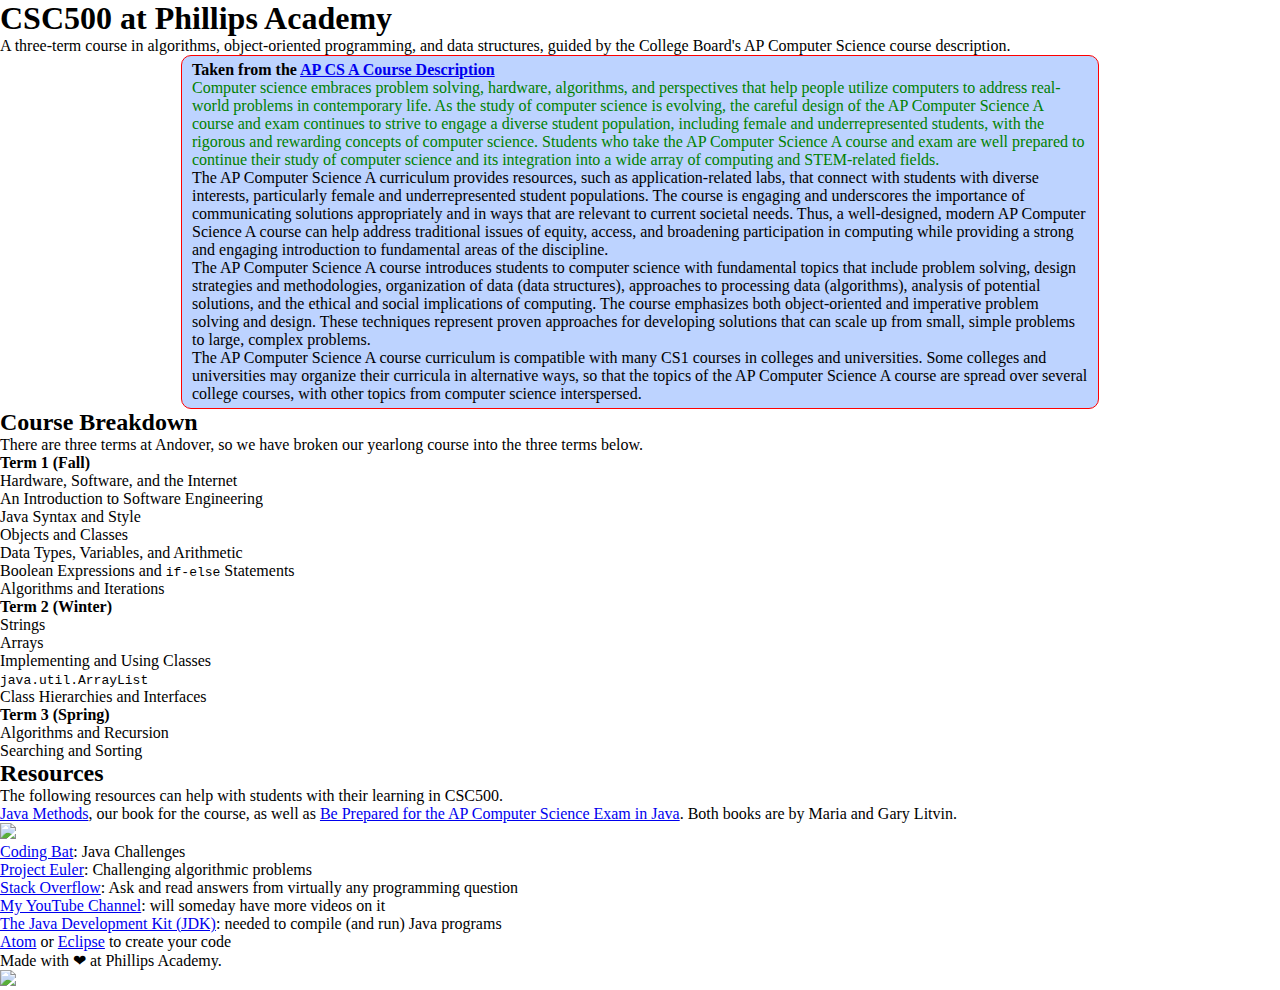
==== index.html @ 68db147e "Beginning" ====
<!DOCTYPE html>
<html>
<head>
    <meta charset="utf-8" >
    <title>CSC500 at Phillips Academy</title>
    <meta name="description" content="A sample HTML/CSS example website to demonstrate to students what they can build"/>
    <link rel = "stylesheet" type = "text/css" href = "styles.css" />
    <meta name="keywords" content="HTML/CSS, web development, webdev, example website, students" />
    <meta name="robots" content="index,follow" />
</head>
<body>
  <h1>CSC500 at Phillips Academy</h1>
  <p>
    A three-term course in algorithms, object-oriented programming, and data structures, guided by the College Board's AP Computer Science course description.
  </p>
  <div>
  <h4>Taken from the <a href="http://media.collegeboard.com/digitalServices/pdf/ap/ap-computer-science-a-course-description.pdf">AP CS A Course Description</a></h4>
  <p id = "first-paragraph">
    Computer science embraces problem solving, hardware, algorithms, and perspectives that help people utilize computers to address real-world problems in contemporary life. As the study of computer science is evolving, the careful design of the AP Computer Science A course and exam continues to strive to engage a diverse student population, including female and underrepresented students, with the rigorous and rewarding concepts of computer science. Students who take the AP Computer Science A course and exam are well prepared to continue their study of computer science and its integration into a wide array of computing and STEM-related fields.
  </p>
  <p class = "later-paragraph">
    The AP Computer Science A curriculum provides resources, such as application-related labs, that connect with students with diverse interests, particularly female and underrepresented student populations. The course is engaging and underscores the importance of communicating solutions appropriately and in ways that are relevant to current societal needs. Thus, a well-designed, modern AP Computer Science A course can help address traditional issues of equity, access, and broadening participation in computing while providing a strong and engaging introduction to fundamental areas of the discipline.
  </p>
  <p>
    The AP Computer Science A course introduces students to computer science with fundamental topics that include problem solving, design strategies and methodologies, organization of data (data structures), approaches to processing data (algorithms), analysis of potential solutions, and the ethical and social implications of computing. The course emphasizes both object-oriented and imperative problem solving and design. These techniques represent proven approaches for developing solutions that can scale up from small, simple problems to large, complex problems.
  </p>
  <p>
    The AP Computer Science A course curriculum is compatible with many CS1 courses in colleges and universities. Some colleges and universities may organize their curricula in alternative ways, so that the topics of the AP Computer Science A course are spread over several college courses, with other topics from computer science interspersed.
  </p>

  </div>

  <h2>Course Breakdown</h2>
  <p>
    There are three terms at Andover, so we have broken our yearlong course into the three terms below.
  </p>

  <h4> Term 1 (Fall)</h4>
  <ol>
    <li>
      Hardware, Software, and the Internet
    </li>
    <li>
      An Introduction to Software Engineering
    </li>
    <li>
      Java Syntax and Style
    </li>
    <li>
      Objects and Classes
    </li>
    <li>
      Data Types, Variables, and Arithmetic
    </li>
    <li>
      Boolean Expressions and <code>if-else</code> Statements
    </li>
    <li>
      Algorithms and Iterations
    </li>
  </ol>

  <h4> Term 2 (Winter)</h4>
  <ol start="8">
    <li>
      Strings
    </li>
    <li>
      Arrays
    </li>
    <li>
      Implementing and Using Classes
    </li>
    <li>
      <code>java.util.ArrayList</code>
    </li>
    <li>
      Class Hierarchies and Interfaces
    </li>
  </ol>

  <h4> Term 3 (Spring)</h4>
  <ol start="13">
    <li>
      Algorithms and Recursion
    </li>
    <li>
      Searching and Sorting
    </li>
  </ol>

  <h2>Resources</h2>
  <p>
    The following resources can help with students with their learning in CSC500.
  </p>
  <ul>
    <li>
      <a href="http://www.skylit.com/javamethods/">Java Methods</a>, our book for the course, as well as <a href="http://www.skylit.com/beprepared-java.html">Be Prepared for the AP Computer Science Exam in Java</a>.  Both books are by Maria and Gary Litvin.
    </li>
    <img src="http://www.skylit.com/9780982477564_1_2.jpg" />
    <li>
      <a href="http://codingbat.com/java">Coding Bat</a>: Java Challenges
    </li>
    <li>
      <a href="https://projecteuler.net/archives">Project Euler</a>: Challenging algorithmic problems
    </li>
    <li>
      <a href="https://stackoverflow.com/">Stack Overflow</a>: Ask and read answers from virtually any programming question
    </li>
    <li>
      <a href="https://www.youtube.com/channel/UCAeRcazf0rPbh9iWXpsLxyQ">My YouTube Channel</a>: will someday have more videos on it
    </li>
    <li>
       <a href="http://www.oracle.com/technetwork/java/javase/downloads/jdk8-downloads-2133151.html">The Java Development Kit (JDK)</a>: needed to compile (and run) Java programs
    </li>
    <li>
      <a href="https://atom.io/">Atom</a> or <a href="https://www.eclipse.org/downloads/">Eclipse</a> to create your code
    </li>
  </ul>

  <!-- This should go in a "footer" at the bottom of the page.  By the way, this is a comment in HTML. -->
  <p>
    Made with ❤ at Phillips Academy.
  </p>
  <img src="https://enews.andover.edu/brand/images/content/andover-wordmark__2x.jpg"/>
</body>
</html>
---- styles.css ----
*{
	margin: 0;
	padding: 0;
}

p{
	color: green
	width: 70%
}

#first-paragraph{
	color: green;
}

/*.later-paragraph{
	background-color: orange;
	width: 65%;
}*/

#header {
	width:100%;
	margin:0;
	background-color: rgb(50,50,50);
	text-align = 
}

div{
	width: 70%;
	background-color: rgb(189, 211, 255);
	border: 1px solid red;
	border-radius: 10px;
	padding: 5px 10px;
	margin: 0 auto;
}
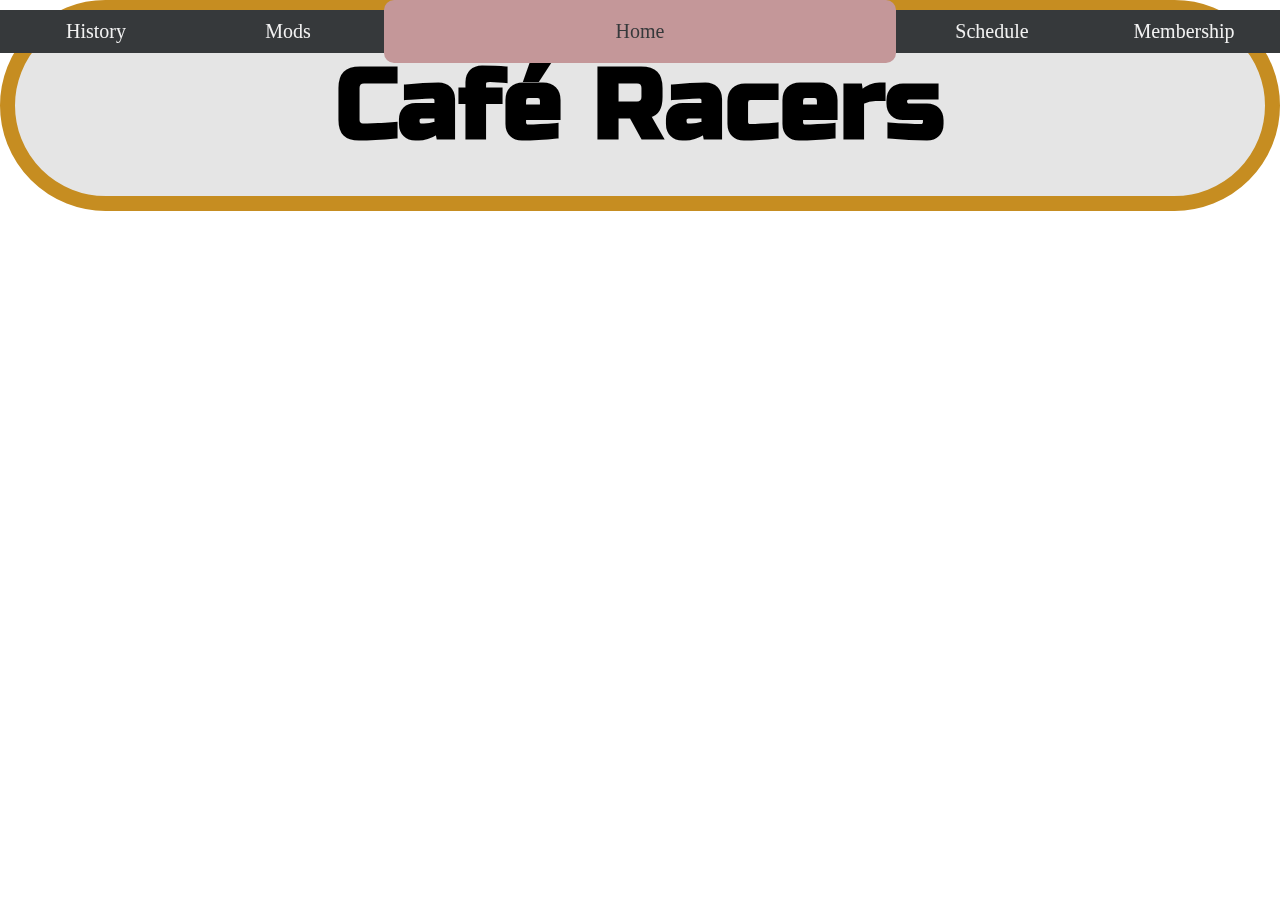
==== commit 3e5c72b8: "Fixed headers" ====
--- a/index.html
+++ b/index.html
@@ -1,127 +1,112 @@
 <!DOCTYPE html>
 <html>
 <head>
-    <meta charset="utf-8" >
-    <title>CSC500 at Phillips Academy</title>
-    <meta name="description" content="A sample HTML/CSS example website to demonstrate to students what they can build"/>
-    <link rel = "stylesheet" type = "text/css" href = "styles.css" />
-    <meta name="keywords" content="HTML/CSS, web development, webdev, example website, students" />
-    <meta name="robots" content="index,follow" />
+	
+	<link href="https://fonts.googleapis.com/css?family=Baloo+Thambi|Russo+One" rel="stylesheet">
+
+	<title>Café Racers</title>
+	
+	<style type="text/css">
+		
+	* {
+		margin:0px;
+		padding:0px;
+	}
+
+		/*body {
+			background: url("");
+			background-size: 100%;
+			background-repeat: no-repeat;
+		}*/
+
+		ul {
+			position: fixed;
+			overflow: hidden;
+			padding: 0px;
+			width:100%;
+		}
+
+		#center{
+			width: 40%;
+		}
+
+		#mainLink{
+			display: block;
+			text-decoration: none;
+			padding: 20px 0px;
+			color: #36393B;
+			font-size: 20px;
+			background-color: #C49799;
+			border-radius: 10px;
+			transition: background-color 0.5s;		
+		}
+
+		li {
+			display: inline-block;
+			width: 15%;
+			text-align: center;
+			margin-right: -4px;
+		}
+
+		li a.auxTitles {
+			display: block;
+			text-decoration: none;
+			padding: 10px 0px;
+			color: #F2F2F2;
+			font-size: 20px;
+			background-color: #36393B;
+			/*border-radius: 0px;*/
+			transition: background-color 0.5s;
+		}
+
+		li a:hover:not(.active) {
+		background-color: #E8E8E8;
+		color: #171619;
+		}
+
+		li a.active {
+			background-color: #C68D21;
+			border-left-color: #C68D21;
+		}
+
+		div.title {
+			/*margin-top:px;
+			margin-bottom: 10px;
+			margin-left: 90px;
+			margin-right:90px;*/
+			border: 15px solid #C68D21;
+			padding:30px;
+			border-radius: 300px;
+			background-color: #E5E5E5;
+		}
+
+		h1 {
+			color: black ; /* #C13646 */
+			margin: 0px;
+			font-family: 'Orbitron', sans-serif;
+			font-size: 100px;
+			font-family: 'Russo One', sans-serif;
+			text-align: center;
+		}
+
+	</style>
 </head>
 <body>
-  <h1>CSC500 at Phillips Academy</h1>
-  <p>
-    A three-term course in algorithms, object-oriented programming, and data structures, guided by the College Board's AP Computer Science course description.
-  </p>
-  <div>
-  <h4>Taken from the <a href="http://media.collegeboard.com/digitalServices/pdf/ap/ap-computer-science-a-course-description.pdf">AP CS A Course Description</a></h4>
-  <p id = "first-paragraph">
-    Computer science embraces problem solving, hardware, algorithms, and perspectives that help people utilize computers to address real-world problems in contemporary life. As the study of computer science is evolving, the careful design of the AP Computer Science A course and exam continues to strive to engage a diverse student population, including female and underrepresented students, with the rigorous and rewarding concepts of computer science. Students who take the AP Computer Science A course and exam are well prepared to continue their study of computer science and its integration into a wide array of computing and STEM-related fields.
-  </p>
-  <p class = "later-paragraph">
-    The AP Computer Science A curriculum provides resources, such as application-related labs, that connect with students with diverse interests, particularly female and underrepresented student populations. The course is engaging and underscores the importance of communicating solutions appropriately and in ways that are relevant to current societal needs. Thus, a well-designed, modern AP Computer Science A course can help address traditional issues of equity, access, and broadening participation in computing while providing a strong and engaging introduction to fundamental areas of the discipline.
-  </p>
-  <p>
-    The AP Computer Science A course introduces students to computer science with fundamental topics that include problem solving, design strategies and methodologies, organization of data (data structures), approaches to processing data (algorithms), analysis of potential solutions, and the ethical and social implications of computing. The course emphasizes both object-oriented and imperative problem solving and design. These techniques represent proven approaches for developing solutions that can scale up from small, simple problems to large, complex problems.
-  </p>
-  <p>
-    The AP Computer Science A course curriculum is compatible with many CS1 courses in colleges and universities. Some colleges and universities may organize their curricula in alternative ways, so that the topics of the AP Computer Science A course are spread over several college courses, with other topics from computer science interspersed.
-  </p>
+	<div>
+		<ul>
+			<li><a class = "auxTitles" href="History.html">History</a></li>
+			<li><a class = "auxTitles" href="Mods.html">Mods</a></li>
+			<li id = "center"><a id = "mainLink" class="active" href="index.html">Home</a></li>
+			<li><a class = "auxTitles" href="Schedule.html">Schedule</a></li>
+			<li><a class = "auxTitles" href="Membership.html">Membership</a></li>
+		</ul>
+	</div>
 
-  </div>
+	<div>
+		<div class="title">
+			<h1 class="maintitle">Café Racers</h1>
+		</div>
+	</div>
 
-  <h2>Course Breakdown</h2>
-  <p>
-    There are three terms at Andover, so we have broken our yearlong course into the three terms below.
-  </p>
-
-  <h4> Term 1 (Fall)</h4>
-  <ol>
-    <li>
-      Hardware, Software, and the Internet
-    </li>
-    <li>
-      An Introduction to Software Engineering
-    </li>
-    <li>
-      Java Syntax and Style
-    </li>
-    <li>
-      Objects and Classes
-    </li>
-    <li>
-      Data Types, Variables, and Arithmetic
-    </li>
-    <li>
-      Boolean Expressions and <code>if-else</code> Statements
-    </li>
-    <li>
-      Algorithms and Iterations
-    </li>
-  </ol>
-
-  <h4> Term 2 (Winter)</h4>
-  <ol start="8">
-    <li>
-      Strings
-    </li>
-    <li>
-      Arrays
-    </li>
-    <li>
-      Implementing and Using Classes
-    </li>
-    <li>
-      <code>java.util.ArrayList</code>
-    </li>
-    <li>
-      Class Hierarchies and Interfaces
-    </li>
-  </ol>
-
-  <h4> Term 3 (Spring)</h4>
-  <ol start="13">
-    <li>
-      Algorithms and Recursion
-    </li>
-    <li>
-      Searching and Sorting
-    </li>
-  </ol>
-
-  <h2>Resources</h2>
-  <p>
-    The following resources can help with students with their learning in CSC500.
-  </p>
-  <ul>
-    <li>
-      <a href="http://www.skylit.com/javamethods/">Java Methods</a>, our book for the course, as well as <a href="http://www.skylit.com/beprepared-java.html">Be Prepared for the AP Computer Science Exam in Java</a>.  Both books are by Maria and Gary Litvin.
-    </li>
-    <img src="http://www.skylit.com/9780982477564_1_2.jpg" />
-    <li>
-      <a href="http://codingbat.com/java">Coding Bat</a>: Java Challenges
-    </li>
-    <li>
-      <a href="https://projecteuler.net/archives">Project Euler</a>: Challenging algorithmic problems
-    </li>
-    <li>
-      <a href="https://stackoverflow.com/">Stack Overflow</a>: Ask and read answers from virtually any programming question
-    </li>
-    <li>
-      <a href="https://www.youtube.com/channel/UCAeRcazf0rPbh9iWXpsLxyQ">My YouTube Channel</a>: will someday have more videos on it
-    </li>
-    <li>
-       <a href="http://www.oracle.com/technetwork/java/javase/downloads/jdk8-downloads-2133151.html">The Java Development Kit (JDK)</a>: needed to compile (and run) Java programs
-    </li>
-    <li>
-      <a href="https://atom.io/">Atom</a> or <a href="https://www.eclipse.org/downloads/">Eclipse</a> to create your code
-    </li>
-  </ul>
-
-  <!-- This should go in a "footer" at the bottom of the page.  By the way, this is a comment in HTML. -->
-  <p>
-    Made with ❤ at Phillips Academy.
-  </p>
-  <img src="https://enews.andover.edu/brand/images/content/andover-wordmark__2x.jpg"/>
 </body>
 </html>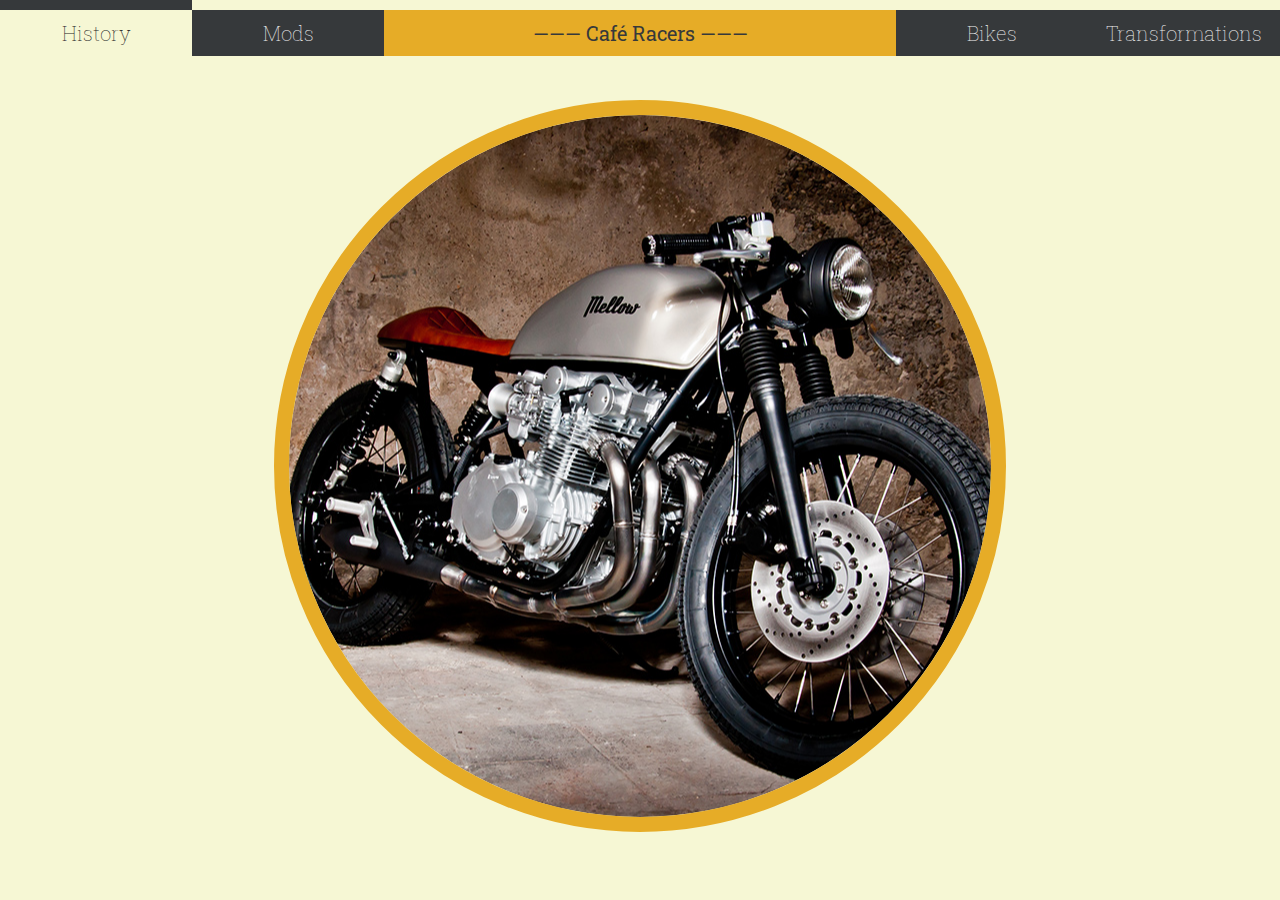
==== commit 11eea3f8: "Finished nav bar and center circle. Added images too." ====
--- a/index.html
+++ b/index.html
@@ -3,110 +3,46 @@
 <head>
 	
 	<link href="https://fonts.googleapis.com/css?family=Baloo+Thambi|Russo+One" rel="stylesheet">
+	<link href="https://fonts.googleapis.com/css?family=Roboto+Slab:100,300,400,700" rel="stylesheet">
+	<link rel = "stylesheet" type = "text/css" href = "styles.css" />
+
+	<script type="text/javascript">
+		var imgArray = [
+		  { name: 'b1', image: 'banana.jpg' }, 
+		  { name: 'b2', image: 'apple.jpg' }, 
+		  { name: 'b3', image: 'orange.jpg' }
+		];
+
+
+	</script>
 
 	<title>Café Racers</title>
 	
-	<style type="text/css">
-		
-	* {
-		margin:0px;
-		padding:0px;
-	}
+</head>
 
-		/*body {
-			background: url("");
-			background-size: 100%;
-			background-repeat: no-repeat;
-		}*/
+<body>
 
-		ul {
-			position: fixed;
-			overflow: hidden;
-			padding: 0px;
-			width:100%;
-		}
-
-		#center{
-			width: 40%;
-		}
-
-		#mainLink{
-			display: block;
-			text-decoration: none;
-			padding: 20px 0px;
-			color: #36393B;
-			font-size: 20px;
-			background-color: #C49799;
-			border-radius: 10px;
-			transition: background-color 0.5s;		
-		}
-
-		li {
-			display: inline-block;
-			width: 15%;
-			text-align: center;
-			margin-right: -4px;
-		}
-
-		li a.auxTitles {
-			display: block;
-			text-decoration: none;
-			padding: 10px 0px;
-			color: #F2F2F2;
-			font-size: 20px;
-			background-color: #36393B;
-			/*border-radius: 0px;*/
-			transition: background-color 0.5s;
-		}
-
-		li a:hover:not(.active) {
-		background-color: #E8E8E8;
-		color: #171619;
-		}
-
-		li a.active {
-			background-color: #C68D21;
-			border-left-color: #C68D21;
-		}
-
-		div.title {
-			/*margin-top:px;
-			margin-bottom: 10px;
-			margin-left: 90px;
-			margin-right:90px;*/
-			border: 15px solid #C68D21;
-			padding:30px;
-			border-radius: 300px;
-			background-color: #E5E5E5;
-		}
-
-		h1 {
-			color: black ; /* #C13646 */
-			margin: 0px;
-			font-family: 'Orbitron', sans-serif;
-			font-size: 100px;
-			font-family: 'Russo One', sans-serif;
-			text-align: center;
-		}
-
-	</style>
-</head>
-<body>
-	<div>
-		<ul>
-			<li><a class = "auxTitles" href="History.html">History</a></li>
-			<li><a class = "auxTitles" href="Mods.html">Mods</a></li>
-			<li id = "center"><a id = "mainLink" class="active" href="index.html">Home</a></li>
-			<li><a class = "auxTitles" href="Schedule.html">Schedule</a></li>
-			<li><a class = "auxTitles" href="Membership.html">Membership</a></li>
+	<div id = "navBarDiv">
+		<ul class = "navBar">
+			<li><a href="History.html">History</a>
+			<li><a href="Mods.html">Mods</a>
+			<li id = "center"><a class="active" href="index.html">——— Café Racers ———</a>
+			<li><a href="Bikes.html">Bikes</a>
+			<li><a href="Transformations.html">Transformations</a>
 		</ul>
 	</div>
 
-	<div>
-		<div class="title">
-			<h1 class="maintitle">Café Racers</h1>
+	<div id = "bodyDiv">
+		<div id="centerImg">
+			<!-- <img src="images/cafe1.jpg"> -->
 		</div>
 	</div>
 
 </body>
-</html>+</html>
+
+<!-- https://stackoverflow.com/questions/26375659/why-font-family-affects-the-space-between-the-buttons -->
+<!-- https://www.w3schools.com/css/css_inline-block.asp -->
+<!-- https://stackoverflow.com/questions/9601357/placing-border-inside-of-div-and-not-on-its-edge -->
+<!-- https://css-tricks.com/forums/topic/change-body-background-every-10-sec/ -->
+<!-- https://stackoverflow.com/questions/8810927/showing-an-image-from-an-array-of-images-javascript -->
--- a/styles.css
+++ b/styles.css
@@ -0,0 +1,98 @@
+* {
+	margin:0px;
+	padding:0px;
+}
+
+body {
+	background-color: #F6F7D4;
+}
+
+#navBarDiv{
+	height: 46px; 
+	background-color: #F6F7D4;
+}
+
+#center{
+	width: 40%;
+	display: inline-block;
+}
+
+#center a{
+	display: block;
+	background-color: #E6AC27;
+	color: #36393B;
+	font-weight: 400;
+	list-style-position:inside;
+}
+
+#bodyDiv{
+	/*width: : 100%; 
+	display: block;*/
+}
+
+#centerImg {
+	margin: 0 auto;
+	width: 78vh;
+	height: 78vh;
+	border: 15px solid #E6AC27;
+	border-radius: 50%;
+	background-color: #F6F7D4;
+	transform: translateY(6vh);
+
+	background-image: url('images/cafe1.jpg');
+    background-repeat: no-repeat;
+    background-position: 50% 50%;
+    background-clip: padding-box;
+
+	/*background: url("");
+	background-size: 100%;
+	background-repeat: no-repeat;*/
+}
+
+#centerImg img{
+	/*margin: 0 auto;
+	height: 100%; 
+	width: 100%; 
+	object-fit: contain*/
+	background-image: src('images/cafe1.jpg');
+    background-repeat: no-repeat;
+    background-position: 50% 50%;
+    background-clip: padding-box;
+}
+
+
+ul.navBar {
+	position: fixed;
+	overflow: hidden;
+	padding: 0px;
+	width:100%;
+	font-family: 'Roboto Slab', serif;
+	font-weight: 100;
+}
+
+ul.navBar li {
+	display: inline-block;
+	width: 15%;
+	text-align: center;
+	background-color: #36393B;
+	border-bottom:4px solid #F6F7D4;
+}
+
+ul.navBar li a {
+	display: block;
+	text-decoration: none;
+	padding: 10px 0px;
+	color: #F2F2F2;
+	font-size: 20px;
+	transition: background-color 0.5s, margin-top 0.5s, color 0.5s;
+}
+
+ul.navBar li a:hover:not(.active) {
+background-color: #F6F7D4;
+color: #171619;
+margin-top: 10px;
+border-bottom: #171619;
+}
+
+ul.navBar li a.active {
+}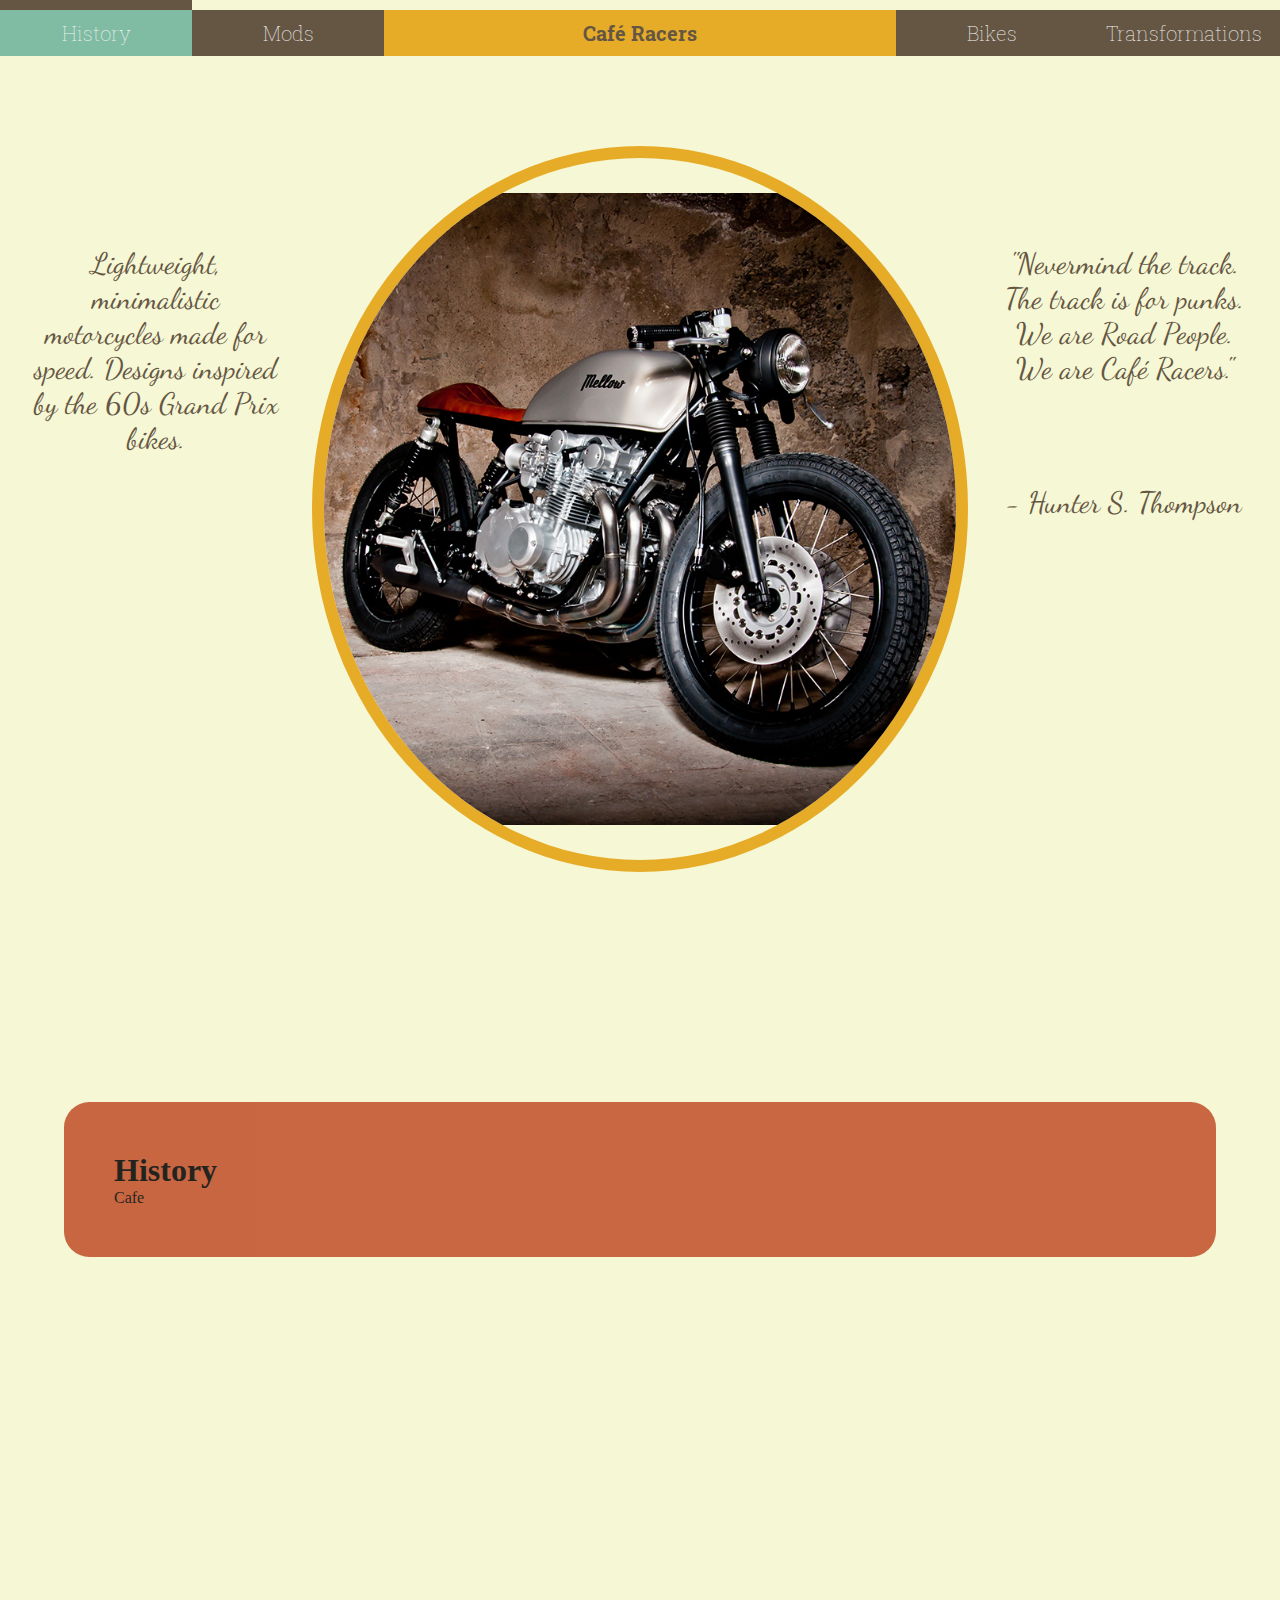
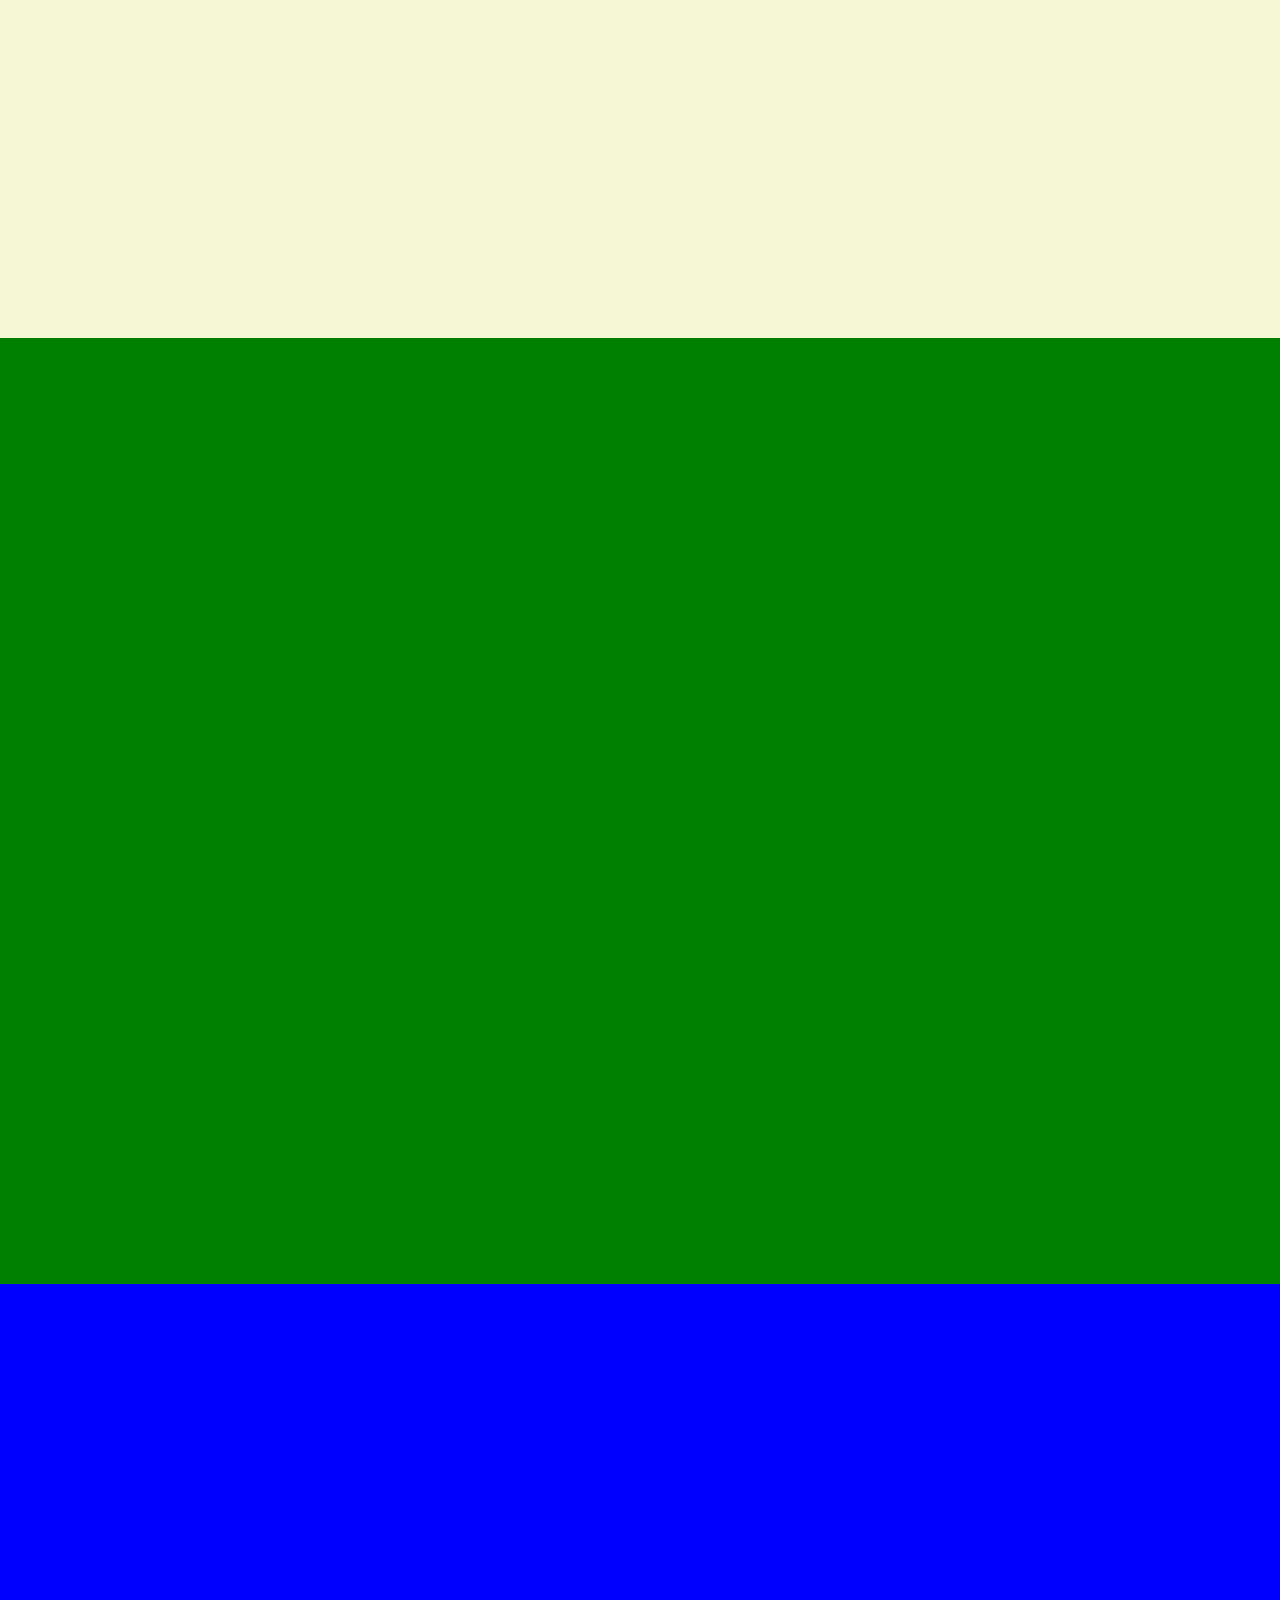
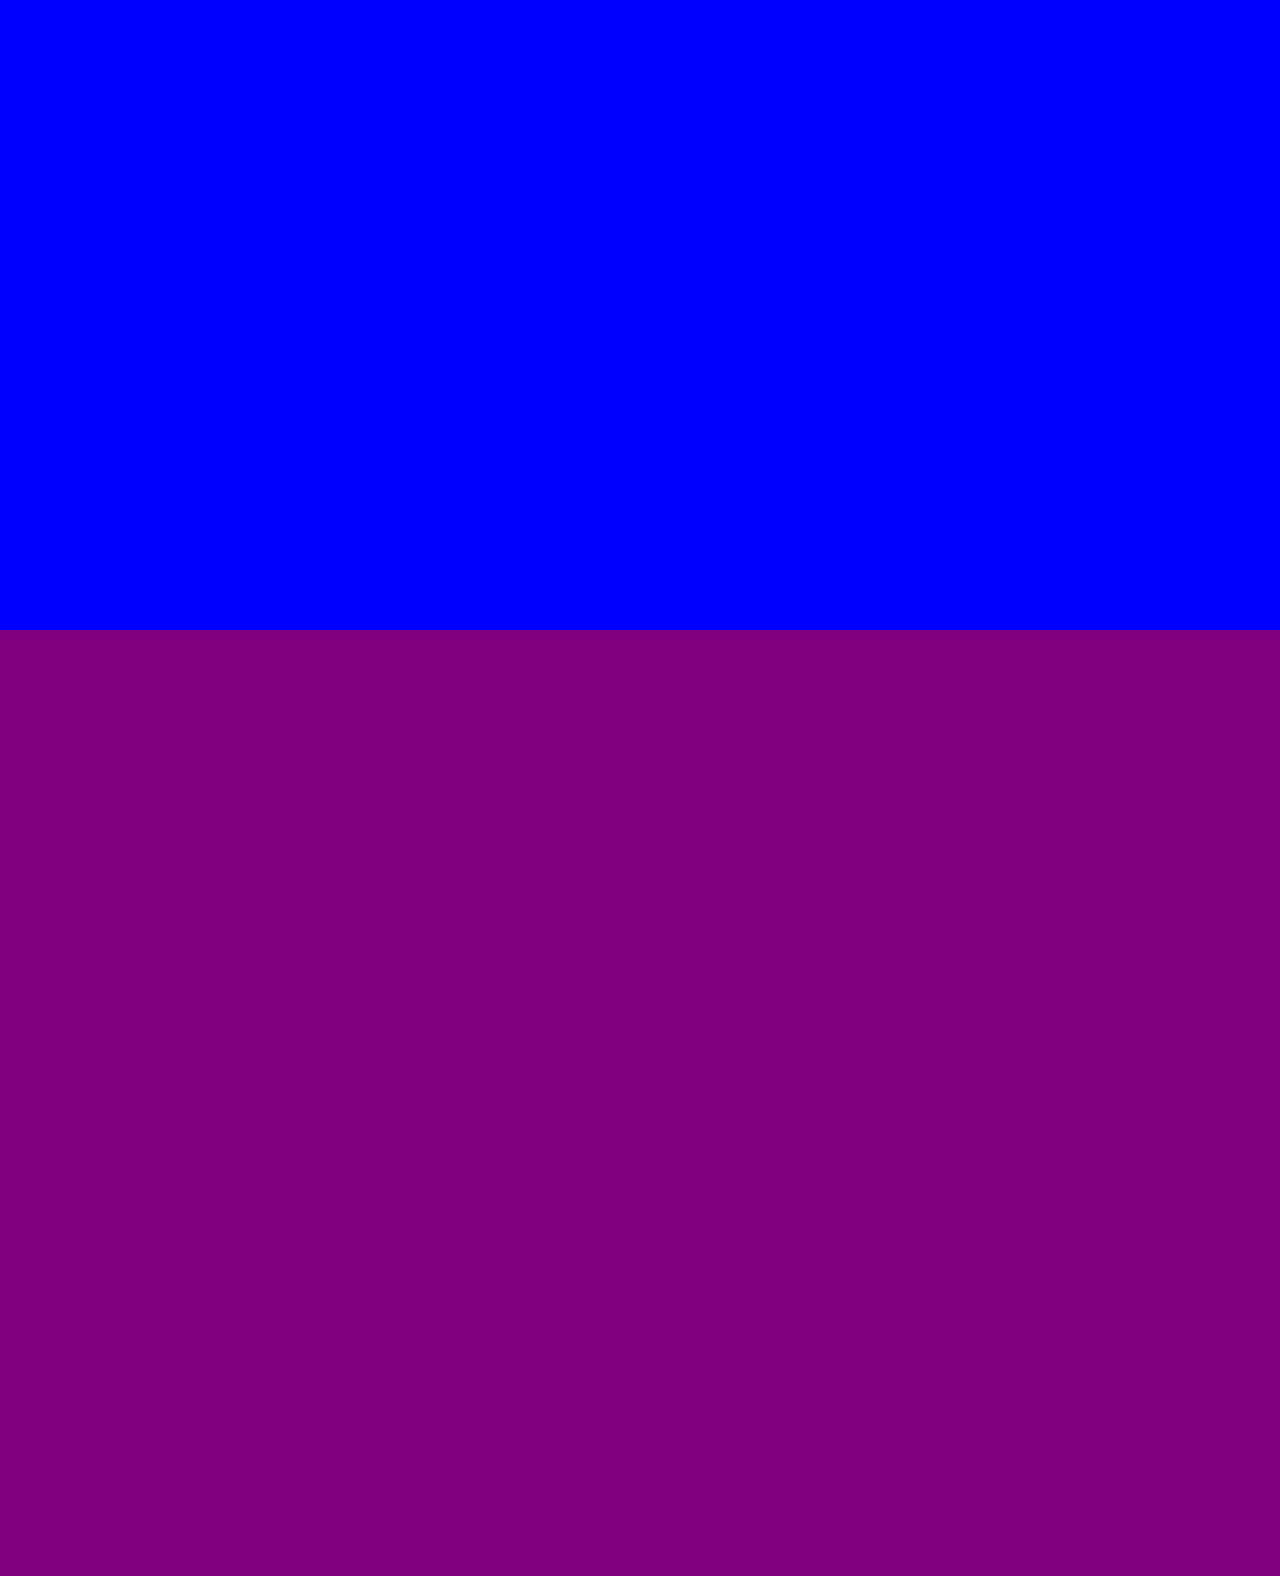
==== commit 4f1afe35: "Added new positions and adjusted color scheme" ====
--- a/index.html
+++ b/index.html
@@ -1,19 +1,16 @@
 <!DOCTYPE html>
 <html>
 <head>
-	
-	<link href="https://fonts.googleapis.com/css?family=Baloo+Thambi|Russo+One" rel="stylesheet">
 	<link href="https://fonts.googleapis.com/css?family=Roboto+Slab:100,300,400,700" rel="stylesheet">
+	<link href="https://fonts.googleapis.com/css?family=Dancing+Script:400,700" rel="stylesheet">
 	<link rel = "stylesheet" type = "text/css" href = "styles.css" />
 
 	<script type="text/javascript">
 		var imgArray = [
-		  { name: 'b1', image: 'banana.jpg' }, 
-		  { name: 'b2', image: 'apple.jpg' }, 
-		  { name: 'b3', image: 'orange.jpg' }
+		  { name: 'b1', image: 'images/cafe1.jpg' }, 
+		  { name: 'b2', image: 'images/cafe2.jpg' }, 
+		  { name: 'b3', image: 'images/headlight.jpg' }
 		];
-
-
 	</script>
 
 	<title>Café Racers</title>
@@ -24,25 +21,74 @@
 
 	<div id = "navBarDiv">
 		<ul class = "navBar">
-			<li><a href="History.html">History</a>
-			<li><a href="Mods.html">Mods</a>
-			<li id = "center"><a class="active" href="index.html">——— Café Racers ———</a>
-			<li><a href="Bikes.html">Bikes</a>
-			<li><a href="Transformations.html">Transformations</a>
+			<li><a href="#history">History</a>
+			<li><a href="#mods">Mods</a>
+			<li id = "center"><a class="active" href="#top">Café Racers</a>
+			<li><a href="#bikes">Bikes</a>
+			<li><a href="#transformations">Transformations</a>
 		</ul>
 	</div>
 
-	<div id = "bodyDiv">
-		<div id="centerImg">
-			<!-- <img src="images/cafe1.jpg"> -->
+	<div class = "page">
+		<div style="display: flex; justify-content: space-between;">
+			<div class="sideContent">
+				<div>
+					<p>Lightweight, minimalistic motorcycles made for speed. Designs inspired by the 60s Grand Prix bikes.</p>
+				</div>
+			</div>
+
+			<div id="centerImg">
+				<img src="images/cafe1.jpg">
+			</div>
+			<div class="sideContent">
+				<div>
+					<p>"Nevermind the track. The track is for punks. We are Road People. We are Café Racers." </p><p>- Hunter S. Thompson</p>
+				</div>
+			</div>
+		</div>
+
+		<!-- <div style="width:20px; height: 20px; background-color: red; display: inline-block;"></div>
+		<div style="width:20px; height: 20px; background-color: red; display: inline-block;"></div>
+		<div style="width:20px; height: 20px; background-color: red; display: inline-block;"></div> -->
+
+	
+	</div>
+	<div class = "page" id="history">
+		<div style="padding: 5%;">
+			<div style="height: inherit; background-color: #BF4D28; border-radius: 2vw; opacity: 0.85; padding: 50px;">
+				<h1>History</h1>
+				<p>Cafe</p>
+			</div>
 		</div>
 	</div>
+	<div class = "page" id="mods" style="background-color: green;">
+
+	</div>
+	<div class = "page" id="bikes" style="background-color: blue;">
+
+	</div>
+	<div class = "page" id="transformations" style="background-color: purple;">
+
+	</div>
+
+
 
 </body>
 </html>
+
+<!-- References Used -->
+
+<!-- https://coolors.co/655643-e5ac27-bf4d28-80bca3-f6f7d4 --> 
+<!-- VINTAGE COLOR SCHEME ^ -->
 
 <!-- https://stackoverflow.com/questions/26375659/why-font-family-affects-the-space-between-the-buttons -->
 <!-- https://www.w3schools.com/css/css_inline-block.asp -->
 <!-- https://stackoverflow.com/questions/9601357/placing-border-inside-of-div-and-not-on-its-edge -->
 <!-- https://css-tricks.com/forums/topic/change-body-background-every-10-sec/ -->
 <!-- https://stackoverflow.com/questions/8810927/showing-an-image-from-an-array-of-images-javascript -->
+<!-- https://css-tricks.com/equidistant-objects-with-css/ -->
+<!-- https://stackoverflow.com/questions/1122381/how-to-force-child-div-to-100-of-parents-div-without-specifying-parents-heigh -->
+<!-- https://cssnewbie.com/setting-opacity-of-background-color-transparent/#.WwwW9VMvzOQ -->
+<!-- https://www.w3schools.com/cssref/pr_dim_height.asp -->
+
+
--- a/styles.css
+++ b/styles.css
@@ -20,29 +20,27 @@
 #center a{
 	display: block;
 	background-color: #E6AC27;
-	color: #36393B;
-	font-weight: 400;
+	color: #655643;
+	font-weight: bold;
 	list-style-position:inside;
 }
 
-#bodyDiv{
-	/*width: : 100%; 
-	display: block;*/
-}
-
 #centerImg {
-	margin: 0 auto;
+	/*margin: 0 auto;*/
 	width: 78vh;
 	height: 78vh;
-	border: 15px solid #E6AC27;
+	border: 1vw solid #E6AC27;
 	border-radius: 50%;
+	padding: 0px;
 	background-color: #F6F7D4;
 	transform: translateY(6vh);
+	overflow: hidden;
+	\
 
-	background-image: url('images/cafe1.jpg');
+	/*background-image: url('images/cafe1.jpg');
     background-repeat: no-repeat;
     background-position: 50% 50%;
-    background-clip: padding-box;
+    background-clip: padding-box;*/
 
 	/*background: url("");
 	background-size: 100%;
@@ -50,32 +48,31 @@
 }
 
 #centerImg img{
-	/*margin: 0 auto;
+	margin: 0 auto;
 	height: 100%; 
 	width: 100%; 
-	object-fit: contain*/
-	background-image: src('images/cafe1.jpg');
-    background-repeat: no-repeat;
-    background-position: 50% 50%;
-    background-clip: padding-box;
+	object-fit: contain
+
 }
 
 
 ul.navBar {
 	position: fixed;
 	overflow: hidden;
+	/*background-color: 655643;*/
 	padding: 0px;
 	width:100%;
 	font-family: 'Roboto Slab', serif;
 	font-weight: 100;
+	z-index: 2;
 }
 
 ul.navBar li {
 	display: inline-block;
 	width: 15%;
 	text-align: center;
-	background-color: #36393B;
-	border-bottom:4px solid #F6F7D4;
+	background-color: #655643;
+	/*border-bottom:4px solid #F6F7D4;*/
 }
 
 ul.navBar li a {
@@ -88,11 +85,46 @@
 }
 
 ul.navBar li a:hover:not(.active) {
-background-color: #F6F7D4;
-color: #171619;
-margin-top: 10px;
-border-bottom: #171619;
+	background-color: #80BCA3;
+	/*color: #171619;*/
+	margin-top: 10px;
+	border-bottom: #171619;
 }
 
-ul.navBar li a.active {
+ul.navBar li a.active:hover{
+	margin-top: 10px;
+}
+
+
+div.page{
+	width: 100%; 
+	height: 100vh;
+	display: block;
+	padding-top: 46px;
+	/*position: ;*/
+}
+
+div.sideContent{
+	width: 27%;
+	height:81vh;
+	/*background-color: red;*/
+	transform: translateY(6vh);
+}
+
+.sideContent div{
+	width: 80%;
+	height: 100%;
+	/*background-color: blue;*/
+	margin: 0 auto;
+	/*border: 0.5vw solid #655643;*/
+	/*border-radius: 20px;*/
+}
+
+.sideContent div p{
+	font-family: 'Dancing Script', cursive;
+	font-style: bold;
+	font-size: 2.3vw;
+	margin-top: 40%;
+	text-align: center;
+	color: #655643;
 }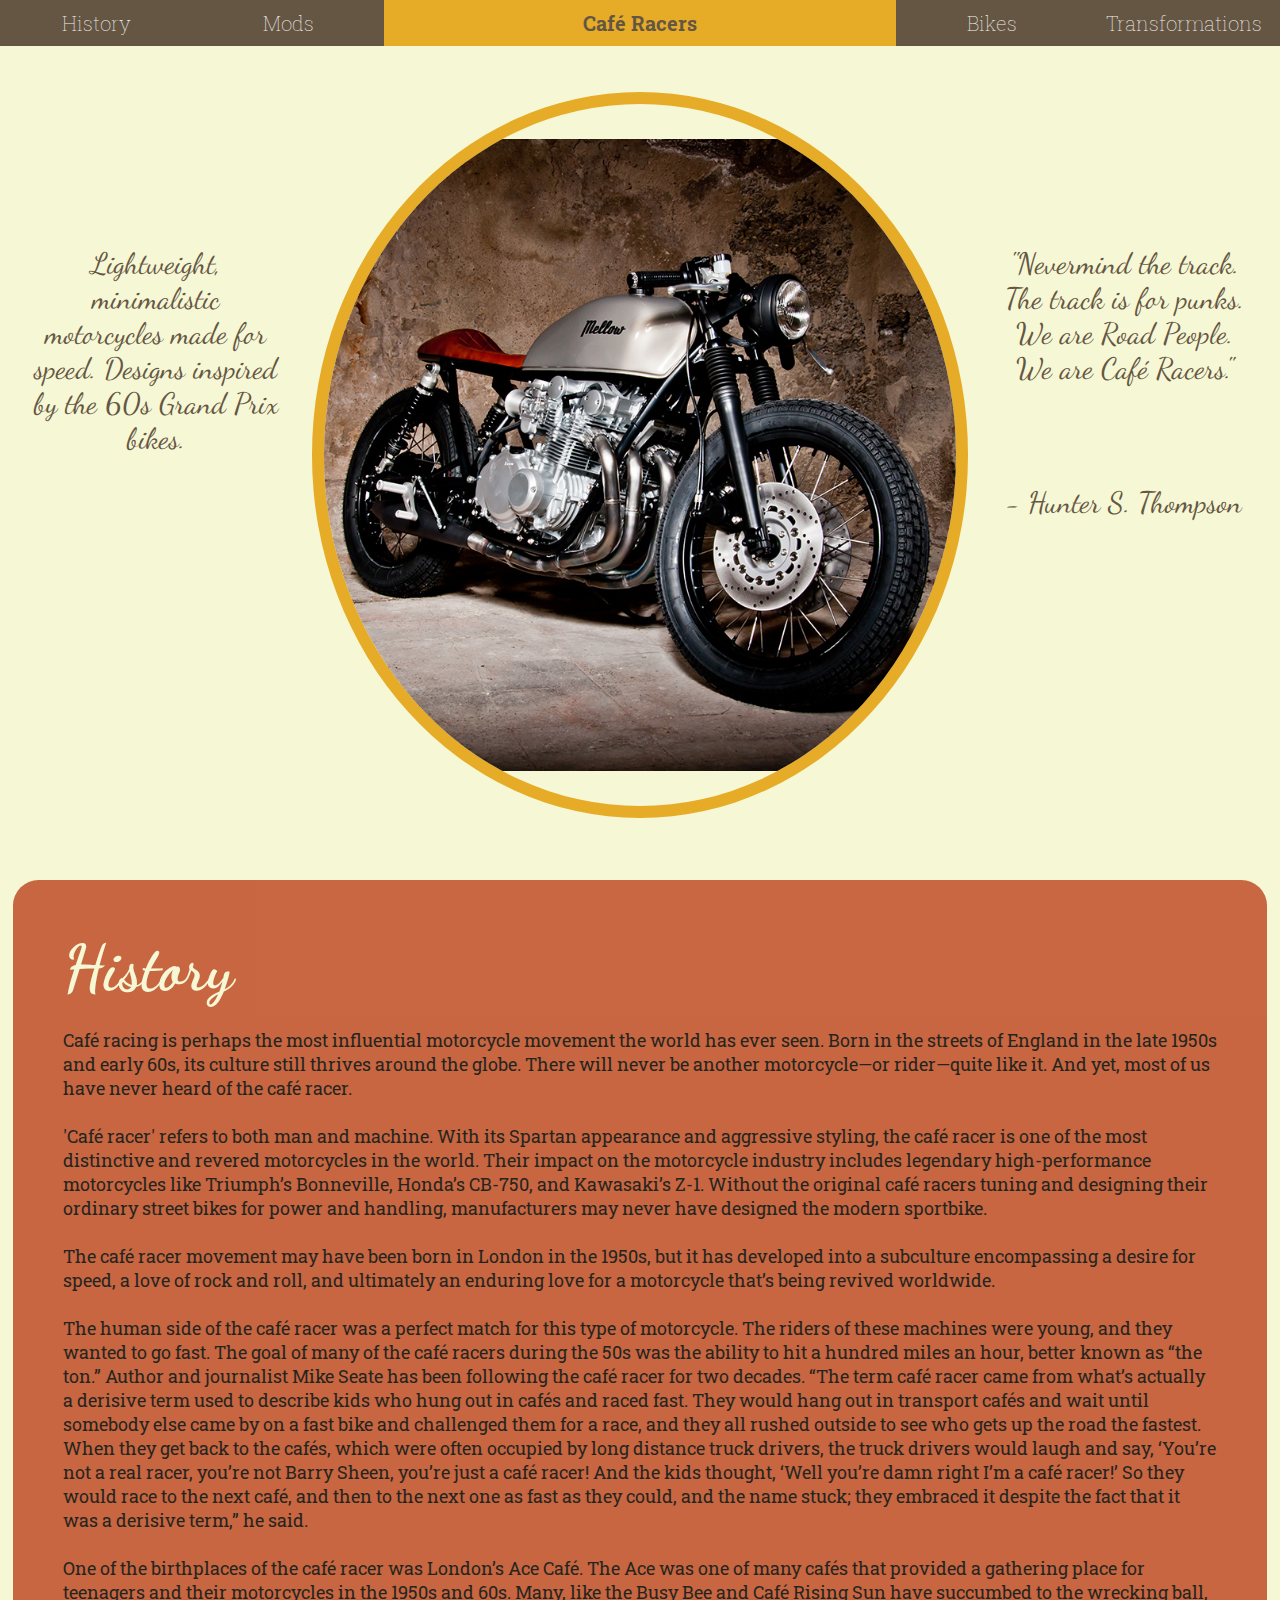
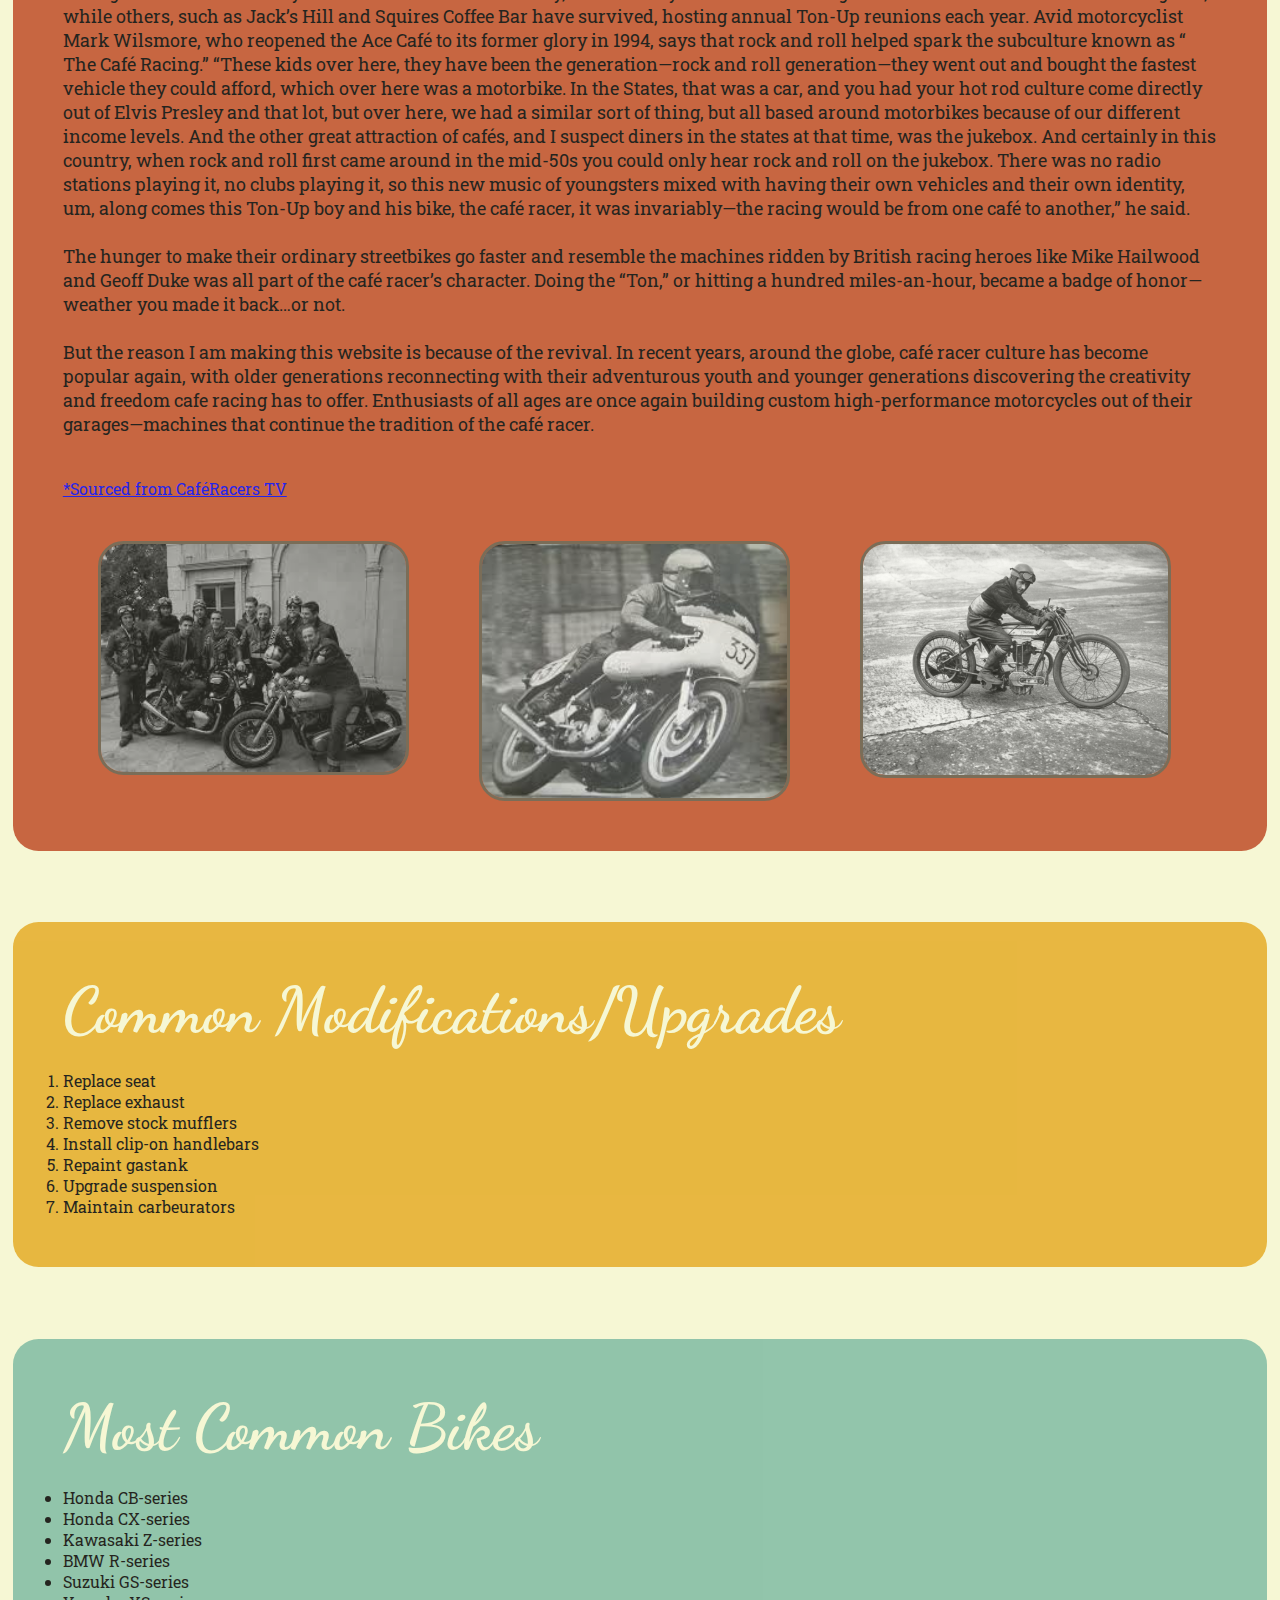
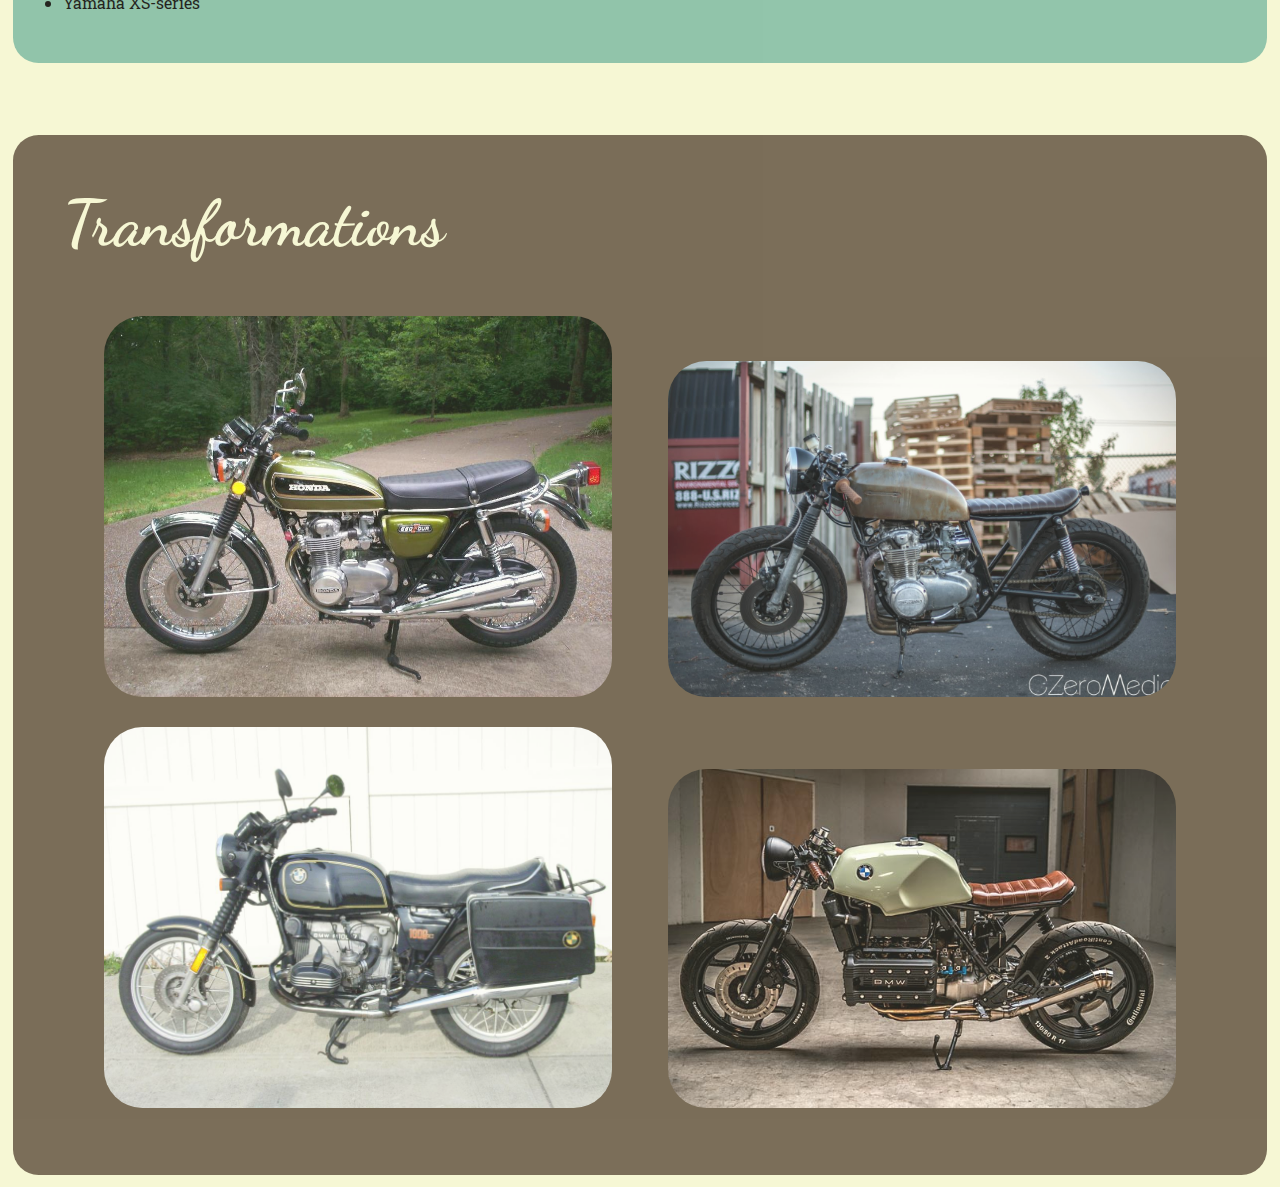
==== commit 95b1f95c: "Added more colors and finished putting pictures in" ====
--- a/index.html
+++ b/index.html
@@ -7,10 +7,36 @@
 
 	<script type="text/javascript">
 		var imgArray = [
-		  { name: 'b1', image: 'images/cafe1.jpg' }, 
-		  { name: 'b2', image: 'images/cafe2.jpg' }, 
-		  { name: 'b3', image: 'images/headlight.jpg' }
+		  'images/cafe1.jpg', 
+		  'images/cafe2.jpg', 
+		  'images/headlight.jpg'
 		];
+
+		let i = 0;
+
+		setTimeout(function() {
+			nextImage(i);
+			i = (i + 1) % imgArray.length;
+		}, 3000);
+
+	function nextImage(element)
+	{
+    var img = document.getElementById("centerPicture");
+    img.src = imgArray[element];
+
+    // for(var i = 0; i < imgArray.length;i++)
+    // {
+    //     if(imgArray[i].src == img.src) // << check this
+    //     {
+    //         if(i === imgArray.length){
+    //             document.getElementById(element).src = imgArray[0].src;
+    //             break;
+    //         }
+    //         document.getElementById(element).src = imgArray[i+1].src;
+    //         break;
+    //     }
+    // }
+}
 	</script>
 
 	<title>Café Racers</title>
@@ -38,7 +64,7 @@
 			</div>
 
 			<div id="centerImg">
-				<img src="images/cafe1.jpg">
+				<img id="centerPicture" src="images/cafe1.jpg">
 			</div>
 			<div class="sideContent">
 				<div>
@@ -53,22 +79,85 @@
 
 	
 	</div>
-	<div class = "page" id="history">
-		<div style="padding: 5%;">
+	<div class = "pageWithoutHeightConstriction" id="history">
+		<div style="padding: 1%;">
 			<div style="height: inherit; background-color: #BF4D28; border-radius: 2vw; opacity: 0.85; padding: 50px;">
-				<h1>History</h1>
-				<p>Cafe</p>
+				<h1 class="title">History</h1>
+				<br>
+				<p style="font-size: 1.4vw;">Café racing is perhaps the most influential motorcycle movement the world has ever seen. Born in the streets of England in the late 1950s and early 60s, its culture still thrives around the globe. There will never be another motorcycle—or rider—quite like it. And yet, most of us have never heard of the café racer.<br><br>
+
+				'Café racer' refers to both man and machine. With its Spartan appearance and aggressive styling, the café racer is one of the most distinctive and revered motorcycles in the world. Their impact on the motorcycle industry includes legendary high-performance motorcycles like Triumph’s Bonneville, Honda’s CB-750, and Kawasaki’s Z-1. Without the original café racers tuning and designing their ordinary street bikes for power and handling, manufacturers may never have designed the modern sportbike.<br><br>
+
+				The café racer movement may have been born in London in the 1950s, but it has developed into a subculture encompassing a desire for speed, a love of rock and roll, and ultimately an enduring love for a motorcycle that’s being revived worldwide.<br><br>
+
+				The human side of the café racer was a perfect match for this type of motorcycle. The riders of these machines were young, and they wanted to go fast. The goal of many of the café racers during the 50s was the ability to hit a hundred miles an hour, better known as “the ton.” Author and journalist Mike Seate has been following the café racer for two decades. “The term café racer came from what’s actually a derisive term used to describe kids who hung out in cafés and raced fast. They would hang out in transport cafés and wait until somebody else came by on a fast bike and challenged them for a race, and they all rushed outside to see who gets up the road the fastest. When they get back to the cafés, which were often occupied by long distance truck drivers, the truck drivers would laugh and say, ‘You’re not a real racer, you’re not Barry Sheen, you’re just a café racer! And the kids thought, ‘Well you’re damn right I’m a café racer!’ So they would race to the next café, and then to the next one as fast as they could, and the name stuck; they embraced it despite the fact that it was a derisive term,” he said.<br><br>
+
+				One of the birthplaces of the café racer was London’s Ace Café. The Ace was one of many cafés that provided a gathering place for teenagers and their motorcycles in the 1950s and 60s. Many, like the Busy Bee and Café Rising Sun have succumbed to the wrecking ball, while others, such as Jack’s Hill and Squires Coffee Bar have survived, hosting annual Ton-Up reunions each year. Avid motorcyclist Mark Wilsmore, who reopened the Ace Café to its former glory in 1994, says that rock and roll helped spark the subculture known as “ The Café Racing.” “These kids over here, they have been the generation—rock and roll generation—they went out and bought the fastest vehicle they could afford, which over here was a motorbike. In the States, that was a car, and you had your hot rod culture come directly out of Elvis Presley and that lot, but over here, we had a similar sort of thing, but all based around motorbikes because of our different income levels. And the other great attraction of cafés, and I suspect diners in the states at that time, was the jukebox. And certainly in this country, when rock and roll first came around in the mid-50s you could only hear rock and roll on the jukebox. There was no radio stations playing it, no clubs playing it, so this new music of youngsters mixed with having their own vehicles and their own identity, um, along comes this Ton-Up boy and his bike, the café racer, it was invariably—the racing would be from one café to another,” he said.<br><br>
+
+				The hunger to make their ordinary streetbikes go faster and resemble the machines ridden by British racing heroes like Mike Hailwood and Geoff Duke was all part of the café racer’s character. Doing the “Ton,” or hitting a hundred miles-an-hour, became a badge of honor—weather you made it back…or not.<br><br>
+
+				But the reason I am making this website is because of the revival. In recent years, around the globe, café racer culture has become popular again, with older generations reconnecting with their adventurous youth and younger generations discovering the creativity and freedom cafe racing has to offer. Enthusiasts of all ages are once again building custom high-performance motorcycles out of their garages—machines that continue the tradition of the café racer.</p><br><br>
+
+				<a href="http://caferacertv.com/the-history-of-cafe-racers/">*Sourced from CaféRacers TV</a><br><br><br>
+
+				<div id="oldPics">
+					<div><a href="http://www.pipeburn.com/home/2017/09/26/bmw-r100-cafe-racer-ironwood.html"><img id="" src="images/oldcafe3.jpeg"></a></div><!-- 
+					 --><div><a href="https://re-psycle.com/Motorcycles-BMW-R100-7-1978-Lithopolis-OH-5c85e6e9-dc9d-4dd5-994b-a66c0030ab1e"><img id="" src="images/oldcafe2.jpeg"></a></div><!--
+					 --><div><img id="" src="images/oldcafe.jpg"></div>
+				</div>
+
 			</div>
 		</div>
 	</div>
-	<div class = "page" id="mods" style="background-color: green;">
-
+	<div class = "page" id="mods" style="background-color: ;">
+		<div style="padding: 1%;">
+			<div style="height: inherit; background-color: #E5AC27; border-radius: 2vw; opacity: 0.85; padding: 50px;">
+				<h1 class="title">Common Modifications/Upgrades</h1>
+				<br>
+				<ol>
+					<li>Replace seat</li>
+					<li>Replace exhaust</li>
+					<li>Remove stock mufflers</li>
+					<li>Install clip-on handlebars</li>
+					<li>Repaint gastank</li>
+					<li>Upgrade suspension</li>
+					<li>Maintain carbeurators</li>
+				</ol>
+			</div>
+		</div>
 	</div>
-	<div class = "page" id="bikes" style="background-color: blue;">
-
+	<div class = "page" id="bikes" style="background-color: ;">
+		<div style="padding: 1%;">
+			<div style="height: inherit; background-color: #80BCA3; border-radius: 2vw; opacity: 0.85; padding: 50px;">
+				<h1 class="title">Most Common Bikes</h1>
+				<br>
+				<ul>
+					<li>Honda CB-series</li>
+					<li>Honda CX-series</li>
+					<li>Kawasaki Z-series</li>
+					<li>BMW R-series</li>
+					<li>Suzuki GS-series</li>
+					<li>Yamaha XS-series</li>
+				</ul>
+			</div>
+		</div>
 	</div>
-	<div class = "page" id="transformations" style="background-color: purple;">
-
+	</div>
+	<div class = "page" id="transformations" style="background-color: ;">
+		<div style="padding: 1%;">
+			<div style="height: inherit; background-color: #655643; border-radius: 2vw; opacity: 0.85; padding: 50px;">
+				<h1 class="title">Transformations</h1>
+				<br><br>
+				<div class="chartSetup">
+					<div><a href="http://www.sohc4.net/cb550/"><img id="" src="images/transform1stock.jpg"></a></div><!-- 
+					 --><div><a href="https://www.youtube.com/watch?v=oUaljiTGs00"><img id="" src="images/transform1modded.jpg"></a></div>
+				</div>
+				<div class="chartSetup">
+					<div><a href="https://re-psycle.com/Motorcycles-BMW-R100-7-1978-Lithopolis-OH-5c85e6e9-dc9d-4dd5-994b-a66c0030ab1e"><img id="" src="images/transform2stock.jpg"></a></div><!-- 
+					 --><div><a href="http://www.pipeburn.com/home/2017/09/26/bmw-r100-cafe-racer-ironwood.html"><img id="" href="http://www.pipeburn.com/home/2017/09/26/bmw-r100-cafe-racer-ironwood.html" src="images/transform2modded.jpg"></a></div><!-- 
+				 --></div>
+			</div>
+		</div>
 	</div>
 
 
--- a/styles.css
+++ b/styles.css
@@ -33,9 +33,8 @@
 	border-radius: 50%;
 	padding: 0px;
 	background-color: #F6F7D4;
-	transform: translateY(6vh);
+	/*transform: translateY(6vh);*/
 	overflow: hidden;
-	\
 
 	/*background-image: url('images/cafe1.jpg');
     background-repeat: no-repeat;
@@ -53,6 +52,23 @@
 	width: 100%; 
 	object-fit: contain
 
+}
+
+#oldPics div{
+	display: inline-block;
+	vertical-align: top;
+	width: 33%;
+	/*background-color: red;*/
+	line-height: 0;
+}
+
+#oldPics div img{
+	width:80%;
+	height:auto;
+	border: .3vw solid #655643;
+	border-radius: 2vw;
+	display: block;
+	margin: auto;
 }
 
 
@@ -98,10 +114,19 @@
 
 div.page{
 	width: 100%; 
-	height: 100vh;
+	/*height: 100vh;*/
 	display: block;
 	padding-top: 46px;
-	/*position: ;*/
+	/*overflow: scroll;*/
+	font-family: 'Roboto Slab', serif;
+}
+
+div.pageWithoutHeightConstriction{
+	width: 100%; 
+	display: block;
+	padding-top: 46px;
+	/*overflow: scroll;*/
+	font-family: 'Roboto Slab', serif;
 }
 
 div.sideContent{
@@ -127,4 +152,44 @@
 	margin-top: 40%;
 	text-align: center;
 	color: #655643;
+}
+
+h1.title{
+	color: #F6F7D4;
+	font-family: 'Dancing Script', cursive;
+	font-style: bold;
+	font-size: 5vw
+}
+
+div.chartSetup{
+	display: block;
+	width: inherit;
+	height: 51%;
+	margin: 0 auto;
+	/*background-color: blue;*/
+	/*border-radius: 4vw;*/
+	overflow: hidden;
+	padding: 1vw;
+}
+
+div.chartSetup div{
+	display: inline-block;
+	width: 50%;
+	height: inherit;
+	margin: 0 auto;
+	/*background-color: red;*/
+	/*padding: 5px;*/
+	/*padding: 1vw;*/
+
+}
+
+.chartSetup img{
+	/*width: 100px;
+	height:100px;*/
+	width:90%;
+	height:auto;
+	vertical-align:top;
+	margin: auto;
+	display: block;
+	border-radius: 3vw;
 }